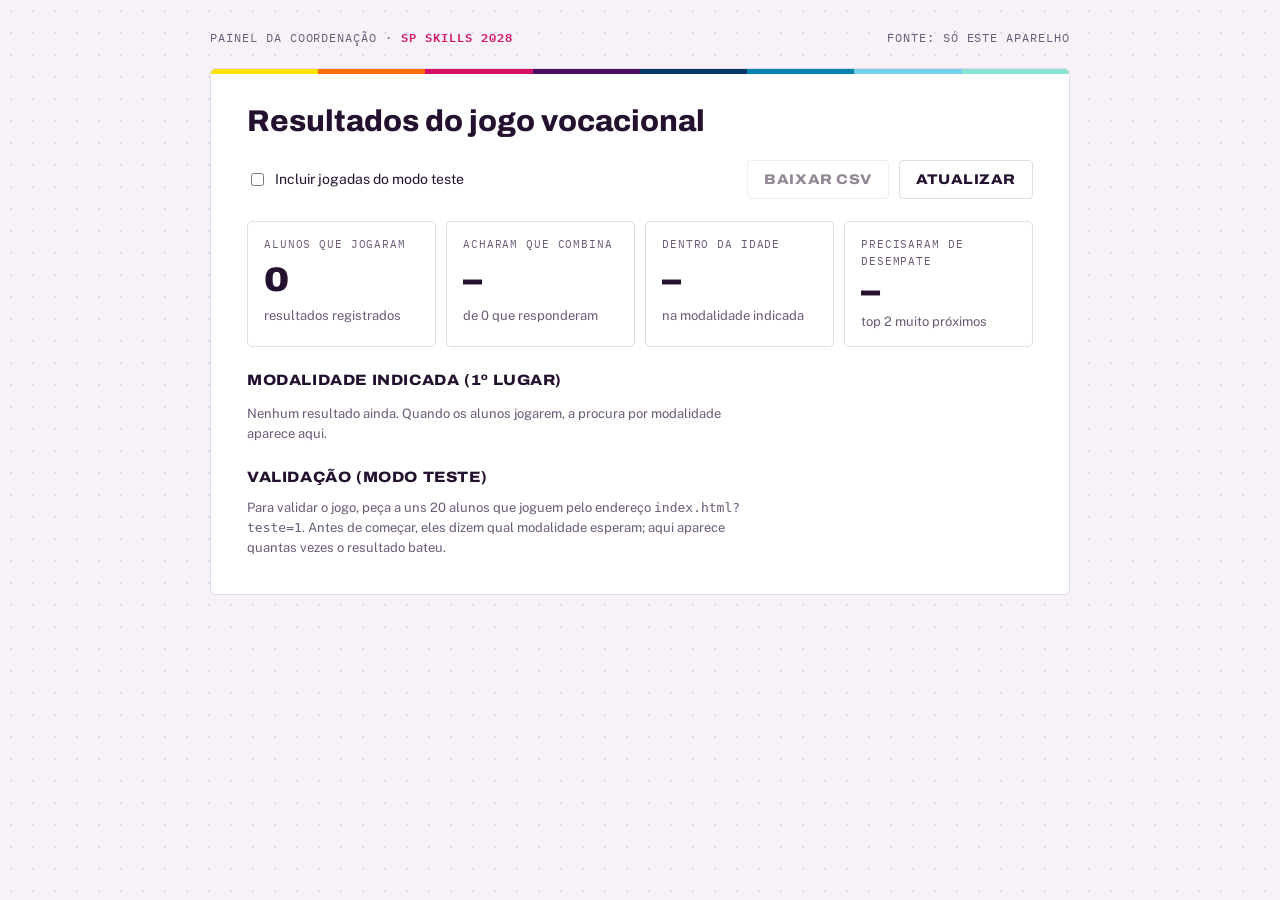
==== painel.html @ 4fb563de "Jogo vocacional SkillMatch para a seletiva SP Skills 2028 Card para story, duelos "isso ou aquilo", " ====
<!doctype html>
<html lang="pt-BR">
<head>
<meta charset="utf-8">
<meta name="viewport" content="width=device-width, initial-scale=1, viewport-fit=cover">
<title>Painel da Seletiva</title>
<link rel="preconnect" href="https://fonts.googleapis.com">
<link rel="preconnect" href="https://fonts.gstatic.com" crossorigin>
<link rel="stylesheet" href="https://fonts.googleapis.com/css2?family=Archivo:wdth,wght@62..125,400..900&family=Public+Sans:wght@400;500;600;700&family=IBM+Plex+Mono:wght@400;500;600&display=swap">
<link rel="stylesheet" href="style.css">
<style>
  .wrap { max-width: 860px; }
  .tiles { display: grid; grid-template-columns: repeat(auto-fit, minmax(150px, 1fr)); gap: 10px; }
  .tile { border: 1px solid var(--line); border-radius: 5px; padding: 14px 16px; display: grid; gap: 2px; }
  .tile small { font-family: var(--f-mono); font-size: 11px; letter-spacing: .08em; text-transform: uppercase; color: var(--muted); }
  .tile b { font-family: var(--f-display); font-weight: 900; font-stretch: 112%; font-size: 34px; line-height: 1.1; font-variant-numeric: tabular-nums; }
  .tile span { font-size: 13px; color: var(--muted); }
  .chart { display: grid; gap: 4px; }
  .crow { display: grid; grid-template-columns: minmax(0, 220px) 1fr 74px; gap: 12px; align-items: center; padding: 6px 4px; border-radius: 4px; position: relative; }
  .crow:hover, .crow:focus-visible { background: var(--accent-soft); outline: none; }
  .crow .lab { font-size: 14px; white-space: nowrap; overflow: hidden; text-overflow: ellipsis; }
  .crow .lab .code { margin-right: 6px; font-size: 12px; }
  .crow .trk { height: 14px; display: flex; align-items: center; }
  .crow .bx { height: 14px; background: var(--accent); border-radius: 0 4px 4px 0; min-width: 2px; }
  .crow .num { font-family: var(--f-mono); font-size: 13px; text-align: right; font-variant-numeric: tabular-nums; }
  .crow .num small { color: var(--muted); }
  .tip { position: fixed; z-index: 20; pointer-events: none; background: var(--ink); color: var(--paper); font-size: 13px; padding: 8px 10px; border-radius: 4px; max-width: 260px; line-height: 1.4; }
  .tip[hidden] { display: none; }
  table { width: 100%; border-collapse: collapse; font-size: 13px; }
  th, td { text-align: left; padding: 7px 8px; border-bottom: 1px solid var(--line); }
  th { font-family: var(--f-mono); font-size: 11px; letter-spacing: .06em; text-transform: uppercase; color: var(--muted); font-weight: 600; }
  td.n { text-align: right; font-family: var(--f-mono); font-variant-numeric: tabular-nums; }
  .tabwrap { overflow-x: auto; }
  .fonte { font-family: var(--f-mono); font-size: 12px; color: var(--muted); }
  label.chk { display: flex; gap: 8px; align-items: center; font-size: 14px; }
  @media (max-width: 520px) { .crow { grid-template-columns: minmax(0, 1fr) 64px; } .crow .trk { grid-column: 1 / -1; grid-row: 2; } }
</style>
</head>
<body>
<div class="wrap">
  <div class="badge"><span>Painel da coordenação · <b id="evento"></b></span><span class="fonte" id="fonte"></span></div>
  <main class="panel" id="painel"><p class="note">Carregando…</p></main>
</div>
<div class="tip" id="tip" hidden></div>
<script src="dados.js"></script>
<script>
const KEYS = Object.keys(MODALIDADES);
const chave = new URLSearchParams(location.search).get("chave") || "";
const el = document.getElementById("painel");
document.getElementById("evento").textContent = CONFIG.evento;
const esc = s => String(s ?? "").replace(/[&<>"]/g, c => ({ "&": "&amp;", "<": "&lt;", ">": "&gt;", '"': "&quot;" }[c]));
const pct = (a, b) => b ? Math.round(100 * a / b) + "%" : "–";
let todos = [], incluirTeste = false;

async function carregar() {
  if (CONFIG.registroUrl) {
    if (!chave) { el.innerHTML = `<p>Abra este painel com a chave no endereço: <code>painel.html?chave=SUA_CHAVE</code> (a mesma definida no apps-script.gs).</p>`; return; }
    try {
      const resp = await fetch(CONFIG.registroUrl + "?chave=" + encodeURIComponent(chave));
      const d = await resp.json();
      if (d.erro) { el.innerHTML = `<p>Não foi possível ler os dados: ${esc(d.erro)}.</p>`; return; }
      todos = d.registros || [];
      document.getElementById("fonte").textContent = "Fonte: planilha online";
    } catch (e) { el.innerHTML = `<p>Não foi possível conectar à planilha. Verifique o registroUrl em dados.js.</p>`; return; }
  } else {
    try { todos = JSON.parse(localStorage.getItem("skillmatch:registros") || "[]"); } catch (e) { todos = []; }
    document.getElementById("fonte").textContent = "Fonte: só este aparelho";
  }
  desenhar();
}

function desenhar() {
  const regs = todos.filter(r => r.modalidade && (incluirTeste || r.teste !== "sim"));
  const testes = todos.filter(r => r.modalidade && r.teste === "sim");
  const n = regs.length;
  const comFb = regs.filter(r => r.feedback), sim = comFb.filter(r => r.feedback === "sim");
  const comIdade = regs.filter(r => r.elegivel), dentro = comIdade.filter(r => r.elegivel === "sim");
  const desemp = regs.filter(r => r.desempate);

  const cont = Object.fromEntries(KEYS.map(k => [k, { n: 0, seg: 0, fb: 0, fbSim: 0, fora: 0 }]));
  regs.forEach(r => {
    const c = cont[r.modalidade]; if (!c) return;
    c.n++; if (r.feedback) { c.fb++; if (r.feedback === "sim") c.fbSim++; } if (r.elegivel === "nao") c.fora++;
    if (cont[r.segunda]) cont[r.segunda].seg++;
  });
  const ord = KEYS.slice().sort((a, b) => cont[b].n - cont[a].n);
  const max = Math.max(1, ...ord.map(k => cont[k].n));

  const acerto1 = testes.filter(r => r.expectativa && r.expectativa === r.modalidade).length;
  const acerto2 = testes.filter(r => r.expectativa && (r.expectativa === r.modalidade || r.expectativa === r.segunda)).length;
  const comExp = testes.filter(r => r.expectativa).length;

  el.innerHTML = `
    <div style="display:grid;gap:22px">
      <h2>Resultados do jogo vocacional</h2>
      <div class="row" style="justify-content:space-between">
        <label class="chk"><input type="checkbox" id="chkTeste" ${incluirTeste ? "checked" : ""}> Incluir jogadas do modo teste</label>
        <div class="row"><button class="btn ghost small" id="csv" ${todos.length ? "" : "disabled"}>Baixar CSV</button><button class="btn ghost small" id="recarregar">Atualizar</button></div>
      </div>
      <div class="tiles">
        <div class="tile"><small>Alunos que jogaram</small><b>${n}</b><span>resultados registrados</span></div>
        <div class="tile"><small>Acharam que combina</small><b>${pct(sim.length, comFb.length)}</b><span>de ${comFb.length} que responderam</span></div>
        <div class="tile"><small>Dentro da idade</small><b>${pct(dentro.length, comIdade.length)}</b><span>na modalidade indicada</span></div>
        <div class="tile"><small>Precisaram de desempate</small><b>${pct(desemp.length, n)}</b><span>top 2 muito próximos</span></div>
      </div>
      <section style="display:grid;gap:12px">
        <h3>Modalidade indicada (1º lugar)</h3>
        ${n ? `<div class="chart" id="chart">${ord.map(k => { const m = MODALIDADES[k], c = cont[k]; return `
          <div class="crow" tabindex="0" data-k="${k}">
            <span class="lab"><span class="code">${m.codigo}</span>${esc(m.nome)}</span>
            <span class="trk"><span class="bx" style="width:${100 * c.n / max}%"></span></span>
            <span class="num">${c.n} <small>${pct(c.n, n)}</small></span>
          </div>`; }).join("")}</div>` : `<p class="note">Nenhum resultado ainda. Quando os alunos jogarem, a procura por modalidade aparece aqui.</p>`}
      </section>
      ${n ? `<section style="display:grid;gap:12px">
        <h3>Detalhe por modalidade</h3>
        <div class="tabwrap"><table>
          <thead><tr><th>Modalidade</th><th class="n">1º lugar</th><th class="n">2º lugar</th><th class="n">Combina</th><th class="n">Fora da idade</th></tr></thead>
          <tbody>${ord.map(k => { const c = cont[k]; return `<tr><td>${esc(MODALIDADES[k].nome)}</td><td class="n">${c.n}</td><td class="n">${c.seg}</td><td class="n">${pct(c.fbSim, c.fb)}</td><td class="n">${c.fora}</td></tr>`; }).join("")}</tbody>
        </table></div>
      </section>` : ""}
      <section style="display:grid;gap:8px">
        <h3>Validação (modo teste)</h3>
        ${testes.length ? `<p>Jogadas no modo teste: <b>${testes.length}</b>. Informaram antes qual modalidade esperavam: <b>${comExp}</b>.
          O resultado bateu com a expectativa em <b>${pct(acerto1, comExp)}</b> dos casos (1º lugar) e em <b>${pct(acerto2, comExp)}</b> considerando o 2º lugar.</p>`
        : `<p class="note">Para validar o jogo, peça a uns 20 alunos que joguem pelo endereço <code>index.html?teste=1</code>. Antes de começar, eles dizem qual modalidade esperam; aqui aparece quantas vezes o resultado bateu.</p>`}
      </section>
    </div>`;

  document.getElementById("chkTeste").onchange = e => { incluirTeste = e.target.checked; desenhar(); };
  document.getElementById("recarregar").onclick = carregar;
  document.getElementById("csv").onclick = baixarCsv;
  ligarDica(cont, n);
}

function ligarDica(cont, n) {
  const tip = document.getElementById("tip");
  document.querySelectorAll(".crow").forEach(row => {
    const k = row.dataset.k, c = cont[k], m = MODALIDADES[k];
    const html = `<b>${esc(m.nome)}</b><br>${c.n} alunos em 1º lugar (${pct(c.n, n)})<br>${c.seg} em 2º lugar<br>Combina: ${pct(c.fbSim, c.fb)} de ${c.fb} respostas`;
    const mostrar = (X, Y) => { tip.innerHTML = html; tip.hidden = false; const w = tip.offsetWidth; tip.style.left = Math.min(X + 14, innerWidth - w - 8) + "px"; tip.style.top = (Y + 14) + "px"; };
    row.onmousemove = e => mostrar(e.clientX, e.clientY);
    row.onfocus = () => { const b = row.getBoundingClientRect(); mostrar(b.left + 20, b.bottom - 10); };
    row.onmouseleave = row.onblur = () => tip.hidden = true;
  });
}

function baixarCsv() {
  const cols = ["id", "data", "modalidade", "segunda", "afinidade", "idade", "elegivel", "desempate", "expectativa", "teste", "feedback", "respostas"];
  const cel = v => { const s = String(v ?? ""); return /[";\n]/.test(s) ? `"${s.replace(/"/g, '""')}"` : s; };
  const linhas = [cols.join(";"), ...todos.map(r => cols.map(c => cel(c === "modalidade" || c === "segunda" || c === "expectativa" ? (MODALIDADES[r[c]]?.nome || r[c]) : r[c])).join(";"))];
  const blob = new Blob(["﻿" + linhas.join("\n")], { type: "text/csv;charset=utf-8" });
  const a = document.createElement("a"); a.href = URL.createObjectURL(blob); a.download = "resultados-jogo-vocacional.csv";
  document.body.appendChild(a); a.click(); a.remove();
}

carregar();
</script>
</body>
</html>
---- style.css ----
body { margin: 0; }
[hidden] { display: none !important; }
/* Layout: ficha de competição — coluna única estreita, cabeçalho tipo crachá, módulos A–L como etapas de prova */
:root {
  --paper: #f6f2f8;
  --card: #ffffff;
  --ink: #24102f;
  --muted: #6b5a78;
  --line: #e2d9e9;
  --accent: #4a0d66;
  --accent-ink: #ffffff;
  --accent-soft: #efe5f4;
  --signal: #d51067;
  --ws-blue: #0084ad;
  --f-display: "Archivo", "Arial Narrow", system-ui, sans-serif;
  --f-body: "Public Sans", system-ui, -apple-system, "Segoe UI", sans-serif;
  --f-mono: "IBM Plex Mono", ui-monospace, "SFMono-Regular", Menlo, monospace;
}
@media (prefers-color-scheme: dark) {
  :root:not([data-theme="light"]) {
    --paper: #1a0826; --card: #261134; --ink: #f4eef8; --muted: #b9a6c8; --line: #3d2251;
    --accent: #72d0eb; --accent-ink: #1a0826; --accent-soft: #2f1846; --signal: #ff6c0c; --ws-blue: #8ae2d1;
    color-scheme: dark;
  }
}
:root[data-theme="dark"] {
  --paper: #1a0826; --card: #261134; --ink: #f4eef8; --muted: #b9a6c8; --line: #3d2251;
    --accent: #72d0eb; --accent-ink: #1a0826; --accent-soft: #2f1846; --signal: #ff6c0c; --ws-blue: #8ae2d1;
  color-scheme: dark;
}
* { box-sizing: border-box; }
body {
  background: var(--paper);
  color: var(--ink);
  font-family: var(--f-body);
  font-size: 16px;
  line-height: 1.55;
  padding-left: max(16px, env(safe-area-inset-left, 0px));
  padding-right: max(16px, env(safe-area-inset-right, 0px));
  padding-block: 28px 48px;
  background-image: radial-gradient(var(--line) 1px, transparent 1px);
  background-size: 22px 22px;
}
.wrap { max-width: 680px; margin: 0 auto; display: grid; gap: 20px; }

.badge {
  display: flex; justify-content: space-between; align-items: center; gap: 12px; flex-wrap: wrap;
  font-family: var(--f-mono); font-size: 12px; letter-spacing: .08em; text-transform: uppercase; color: var(--muted);
}
.badge b { color: var(--signal); font-weight: 600; }

.panel {
  background-color: var(--card);
  background-image: linear-gradient(90deg, #fee300 0 12.5%, #ff6c0c 12.5% 25%, #d51067 25% 37.5%, #4a0d66 37.5% 50%, #003764 50% 62.5%, #0084ad 62.5% 75%, #72d0eb 75% 87.5%, #8ae2d1 87.5%);
  background-size: 100% 5px; background-repeat: no-repeat;
  border: 1px solid var(--line);
  border-radius: 6px;
  padding: clamp(20px, 5vw, 36px);
  display: grid; gap: 22px;
  min-width: 0;
}

h1, h2, h3 { font-family: var(--f-display); margin: 0; text-wrap: balance; }
h1 {
  font-size: clamp(34px, 8vw, 58px); line-height: .95; font-weight: 900;
  font-stretch: 112%; text-transform: uppercase; letter-spacing: -.01em;
}
h1 em { font-style: normal; color: var(--accent); }
h2 { font-size: clamp(22px, 5vw, 30px); line-height: 1.12; font-weight: 800; font-stretch: 100%; }
h3 { font-size: 15px; font-weight: 800; font-stretch: 110%; text-transform: uppercase; letter-spacing: .04em; }
p { margin: 0; max-width: 62ch; }
.lead { font-size: 17px; color: var(--muted); }

.skills { list-style: none; margin: 0; padding: 0; display: grid; gap: 0; border-top: 1px solid var(--line); }
.skills li {
  display: grid; grid-template-columns: 52px 1fr auto; gap: 12px; align-items: baseline;
  padding: 10px 0; border-bottom: 1px solid var(--line); font-size: 15px;
}
.code { font-family: var(--f-mono); font-size: 13px; color: var(--accent); font-weight: 600; font-variant-numeric: tabular-nums; }
.age { font-family: var(--f-mono); font-size: 12px; color: var(--muted); white-space: nowrap; }

.btn {
  appearance: none; border: 0; cursor: pointer;
  font-family: var(--f-display); font-weight: 800; font-stretch: 112%; text-transform: uppercase; letter-spacing: .04em;
  font-size: 16px; padding: 15px 22px; border-radius: 4px;
  background: var(--accent); color: var(--accent-ink);
  transition: transform .12s ease, filter .12s ease;
}
.btn:hover { filter: brightness(1.08); }
.btn:active { transform: translateY(1px); }
.btn.ghost { background: transparent; color: var(--ink); border: 1px solid var(--line); }
.btn:focus-visible, .opt:focus-visible, .linkbtn:focus-visible { outline: 3px solid var(--signal); outline-offset: 2px; }
.row { display: flex; gap: 10px; flex-wrap: wrap; align-items: center; }
.note { font-size: 13px; color: var(--muted); }

/* Progresso por módulos */
.modules { display: grid; grid-template-columns: repeat(var(--n), 1fr); gap: 4px; }
.modules span {
  height: 26px; border-radius: 3px; background: var(--paper); border: 1px solid var(--line);
  font-family: var(--f-mono); font-size: 11px; display: grid; place-items: center; color: var(--muted);
}
.modules span.done { background: var(--accent-soft); color: var(--accent); border-color: transparent; }
.modules span.now { background: var(--accent); color: var(--accent-ink); border-color: transparent; font-weight: 600; }
.qmeta { display: flex; justify-content: space-between; gap: 12px; font-family: var(--f-mono); font-size: 12px; letter-spacing: .06em; text-transform: uppercase; color: var(--muted); }
.qmeta b { color: var(--signal); }
.qmeta > span:last-child { white-space: nowrap; }

.opts { display: grid; gap: 10px; }
@media (min-width: 600px) { .opts { grid-template-columns: 1fr 1fr; } }
.opt {
  display: grid; grid-template-columns: 30px 1fr; gap: 12px; align-items: start; text-align: left;
  font: inherit; font-size: 16px; color: var(--ink); cursor: pointer;
  background: var(--card); border: 1.5px solid var(--line); border-radius: 5px; padding: 14px 16px;
  transition: border-color .12s ease, background .12s ease, transform .12s ease;
}
.opt:hover { border-color: var(--accent); }
.opt.picked { border-color: var(--accent); background: var(--accent-soft); }
.opt .k {
  font-family: var(--f-mono); font-size: 13px; font-weight: 600; color: var(--accent);
  border: 1px solid var(--line); border-radius: 3px; height: 26px; display: grid; place-items: center;
}
.opt.picked .k { background: var(--accent); color: var(--accent-ink); border-color: transparent; }
.linkbtn { background: none; border: 0; padding: 4px 0; font: inherit; font-size: 14px; color: var(--muted); cursor: pointer; text-decoration: underline; text-underline-offset: 3px; }
.linkbtn[disabled] { visibility: hidden; }

/* Resultado */
.winner { display: grid; gap: 10px; padding: 20px; border-radius: 5px; background: var(--accent-soft); }
.winner .code { font-size: 14px; }
.winner h2 { font-size: clamp(28px, 7vw, 42px); font-stretch: 112%; text-transform: uppercase; font-weight: 900; line-height: 1; }
.pct { font-family: var(--f-display); font-weight: 900; font-stretch: 112%; font-size: 15px; color: var(--signal); letter-spacing: .04em; text-transform: uppercase; }
.traits { display: flex; flex-wrap: wrap; gap: 6px; }
.traits span { font-size: 13px; padding: 3px 10px; border-radius: 999px; border: 1px solid var(--accent); color: var(--accent); }
.bars { display: grid; gap: 10px; }
.bar { display: grid; grid-template-columns: minmax(0, 1fr) 46px; gap: 4px 10px; align-items: center; font-size: 14px; }
.bar .name { display: flex; gap: 8px; align-items: baseline; min-width: 0; }
.bar .name .code { font-size: 12px; }
.bar .val { font-family: var(--f-mono); font-size: 13px; text-align: right; font-variant-numeric: tabular-nums; }
.bar .track { grid-column: 1 / -1; height: 8px; border-radius: 4px; background: var(--paper); overflow: hidden; }
.bar .fill { height: 100%; background: var(--muted); opacity: .45; border-radius: 4px; width: 0; transition: width .7s cubic-bezier(.2,.8,.2,1); }
.bar.top .fill { background: var(--accent); opacity: 1; }
.bar.second .fill { background: var(--signal); opacity: .8; }
.facts { display: grid; grid-template-columns: repeat(auto-fit, minmax(180px, 1fr)); gap: 10px; }
.fact { border: 1px solid var(--line); border-radius: 4px; padding: 12px 14px; display: grid; gap: 2px; }
.fact small { font-family: var(--f-mono); font-size: 11px; letter-spacing: .08em; text-transform: uppercase; color: var(--muted); }
a { color: var(--accent); text-underline-offset: 3px; }
.toast { font-size: 13px; color: var(--signal); min-height: 1em; }

a.btn { text-decoration: none; display: inline-block; }
.btn.small { font-size: 14px; padding: 11px 16px; }
.btn[disabled] { opacity: .5; cursor: default; }
.badge-dir { display: flex; gap: 14px; align-items: center; flex-wrap: wrap; }
.linkbtn.som { font-family: var(--f-mono); font-size: 12px; letter-spacing: .08em; text-transform: uppercase; }

/* Início: nome, nascimento e idade */
.campos { display: grid; gap: 12px; grid-template-columns: repeat(auto-fit, minmax(200px, 1fr)); }
.campo { display: grid; gap: 6px; }
.campo.largo { grid-column: 1 / -1; }
.campo > span { font-family: var(--f-mono); font-size: 12px; letter-spacing: .06em; text-transform: uppercase; color: var(--muted); }
.campo input, .campo select {
  font: inherit; font-size: 16px; color: var(--ink); background: var(--card);
  border: 1.5px solid var(--line); border-radius: 5px; padding: 12px 14px; min-width: 0; width: 100%;
}
.campo input:focus, .campo select:focus { outline: 3px solid var(--signal); outline-offset: 1px; border-color: var(--accent); }
.aviso-idade { font-size: 15px; padding: 12px 14px; border-left: 4px solid var(--signal); background: var(--accent-soft); border-radius: 0 4px 4px 0; max-width: none; }
.skills li.fora > span:nth-child(2) { color: var(--muted); text-decoration: line-through; text-decoration-color: var(--signal); }
.st { font-family: var(--f-mono); font-size: 11px; font-weight: 600; margin-left: 8px; letter-spacing: .04em; text-transform: uppercase; white-space: nowrap; }
.st.ok { color: var(--ws-blue); }
.st.fora { color: var(--signal); }
.bar .name .st { margin-left: 0; }

/* Progresso sem números (20 etapas) */
.modules span { height: 8px; font-size: 0; transition: background .2s ease; }

/* Perguntas "isso ou aquilo" */
.tag { color: var(--signal); }
.opts.duel { grid-template-columns: 1fr; align-items: stretch; }
.opts.duel .opt { padding: 20px; font-size: 17px; }
.opts.duel .ou { justify-self: center; font-family: var(--f-display); font-weight: 900; font-stretch: 112%; text-transform: uppercase; color: var(--signal); font-size: 14px; letter-spacing: .1em; }
@media (min-width: 600px) { .opts.duel { grid-template-columns: 1fr auto 1fr; } .opts.duel .ou { align-self: center; } }
.opt-titulo { display: block; font-family: var(--f-display); font-weight: 800; font-stretch: 105%; font-size: 18px; margin-bottom: 4px; }
.opts.has-pick .opt:not(.picked) { opacity: .45; }
.opt.picked { animation: pop .3s ease; }
@keyframes pop { 40% { transform: scale(1.03); } }
.slide { animation: slide .3s cubic-bezier(.2,.8,.2,1) both; }
@keyframes slide { from { opacity: 0; transform: translateX(18px); } to { opacity: 1; transform: none; } }

/* Revelação */
.revelando { display: grid; gap: 22px; justify-items: center; text-align: center; padding: 40px 0; }
.roleta { min-height: 2.4em; display: grid; place-items: center; }
.roleta span { font-family: var(--f-display); font-weight: 900; font-stretch: 112%; text-transform: uppercase; font-size: clamp(24px, 6vw, 38px); line-height: 1.05; color: var(--accent); }
.revelando .modules { width: 100%; max-width: 320px; }
.revelando .modules span { animation: piscar 1s ease-in-out infinite; }
.revelando .modules span:nth-child(2n) { animation-delay: .25s; }
.revelando .modules span:nth-child(3n) { animation-delay: .5s; }
@keyframes piscar { 50% { opacity: .25; } }

/* Resultado */
.saudacao { font-family: var(--f-display); font-weight: 800; font-stretch: 108%; font-size: clamp(20px, 5vw, 26px); }
.saudacao b { color: var(--signal); }
.winner.pop { animation: revela .6s cubic-bezier(.2,1.4,.4,1) both; }
@keyframes revela { from { opacity: 0; transform: scale(.9) translateY(10px); } to { opacity: 1; transform: none; } }
.alerta { font-size: 15px; padding: 14px 16px; border-radius: 5px; border: 1.5px solid; display: block; }
.alerta.ok { border-color: var(--ws-blue); }
.alerta.ok b { color: var(--ws-blue); }
.alerta.fora { border-color: var(--signal); background: var(--accent-soft); }
.alerta.fora > b:first-child { color: var(--signal); display: block; margin-bottom: 4px; }
.alerta.info { border-color: var(--line); background: var(--accent-soft); }
.fact.destaque { border-color: var(--signal); }
.fact.destaque span { font-weight: 700; }

.story { display: grid; grid-template-columns: 120px 1fr; gap: 18px; padding: 16px; border: 1px dashed var(--line); border-radius: 6px; }
.story-prev { aspect-ratio: 9 / 16; border-radius: 6px; overflow: hidden; background: #2a0c3d; box-shadow: 0 6px 18px rgba(36,16,47,.25); }
.story-prev img { width: 100%; height: 100%; object-fit: cover; display: block; }
.story-prev img:not([src]) { visibility: hidden; }
@media (max-width: 420px) { .story { grid-template-columns: 96px 1fr; gap: 14px; } }

.video { position: relative; aspect-ratio: 16 / 9; border-radius: 6px; overflow: hidden; background: #000; }
.video iframe { position: absolute; inset: 0; width: 100%; height: 100%; border: 0; }
.foto { width: 100%; border-radius: 6px; display: block; }
figure { margin: 0; display: grid; gap: 6px; }
.depo { margin: 0; display: flex; gap: 14px; align-items: flex-start; padding: 16px; border-left: 4px solid var(--accent); background: var(--accent-soft); border-radius: 0 5px 5px 0; }
.depo img { width: 56px; height: 56px; border-radius: 50%; object-fit: cover; flex: none; }
.depo p { font-size: 16px; font-style: italic; }
.depo footer { font-size: 13px; color: var(--muted); margin-top: 6px; }
.feedback { display: grid; gap: 10px; padding-top: 18px; border-top: 1px solid var(--line); }

.confete { position: fixed; inset: 0; pointer-events: none; overflow: hidden; z-index: 10; }
.confete i { position: absolute; top: -24px; width: 9px; height: 15px; border-radius: 2px; animation: cair linear forwards; }
@keyframes cair { to { transform: translate(var(--dx), 110vh) rotate(var(--r)); } }

.fade { animation: fade .28s ease both; }
@keyframes fade { from { opacity: .3; transform: translateY(6px); } to { opacity: 1; transform: none; } }
@media (prefers-reduced-motion: reduce) {
  .fade, .slide, .winner.pop, .opt.picked, .revelando .modules span { animation: none; }
  .bar .fill { transition: none; }
}
@media (max-width: 420px) { .skills li { grid-template-columns: 44px 1fr; } .skills li .age { grid-column: 2; } }
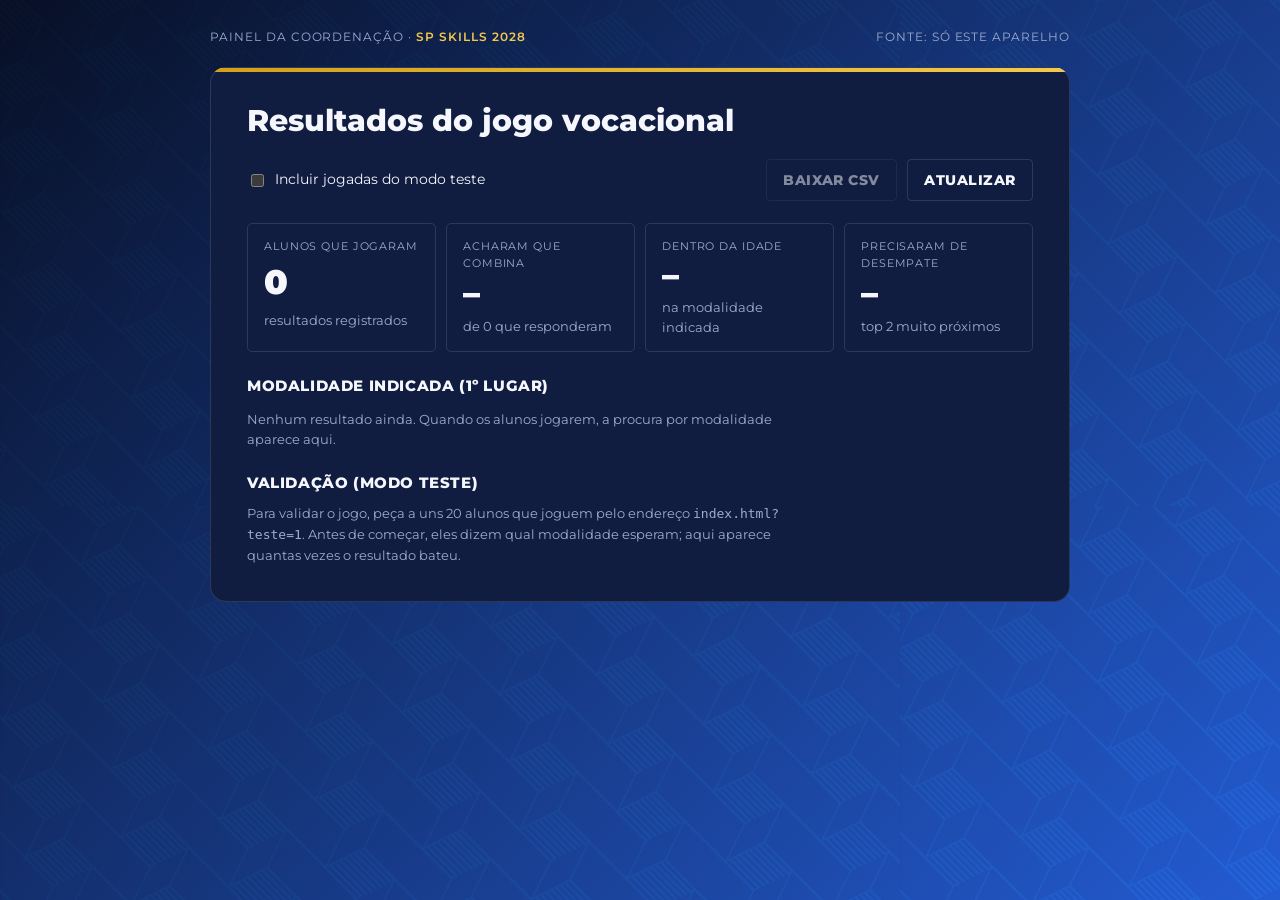
==== commit ed5d9813: "Formato de stories e identidade visual do Team 1.01 Jogo em telas cheias no estilo retrospectiva: pe" ====
--- a/painel.html
+++ b/painel.html
@@ -4,9 +4,10 @@
 <meta charset="utf-8">
 <meta name="viewport" content="width=device-width, initial-scale=1, viewport-fit=cover">
 <title>Painel da Seletiva</title>
+<link rel="icon" href="assets/favicon.png" type="image/png">
 <link rel="preconnect" href="https://fonts.googleapis.com">
 <link rel="preconnect" href="https://fonts.gstatic.com" crossorigin>
-<link rel="stylesheet" href="https://fonts.googleapis.com/css2?family=Archivo:wdth,wght@62..125,400..900&family=Public+Sans:wght@400;500;600;700&family=IBM+Plex+Mono:wght@400;500;600&display=swap">
+<link rel="stylesheet" href="https://fonts.googleapis.com/css2?family=Montserrat:wght@400;500;600;700;800&family=Inria+Serif:ital,wght@0,400;0,700;1,400&display=swap">
 <link rel="stylesheet" href="style.css">
 <style>
   .wrap { max-width: 860px; }
--- a/style.css
+++ b/style.css
@@ -1,31 +1,20 @@
 body { margin: 0; }
 [hidden] { display: none !important; }
-/* Layout: ficha de competição — coluna única estreita, cabeçalho tipo crachá, módulos A–L como etapas de prova */
+/* Painel da coordenação, na identidade do Team 1.01 (azul-marinho + dourado, Montserrat e Inria Serif) */
 :root {
-  --paper: #f6f2f8;
-  --card: #ffffff;
-  --ink: #24102f;
-  --muted: #6b5a78;
-  --line: #e2d9e9;
-  --accent: #4a0d66;
-  --accent-ink: #ffffff;
-  --accent-soft: #efe5f4;
-  --signal: #d51067;
-  --ws-blue: #0084ad;
-  --f-display: "Archivo", "Arial Narrow", system-ui, sans-serif;
-  --f-body: "Public Sans", system-ui, -apple-system, "Segoe UI", sans-serif;
-  --f-mono: "IBM Plex Mono", ui-monospace, "SFMono-Regular", Menlo, monospace;
-}
-@media (prefers-color-scheme: dark) {
-  :root:not([data-theme="light"]) {
-    --paper: #1a0826; --card: #261134; --ink: #f4eef8; --muted: #b9a6c8; --line: #3d2251;
-    --accent: #72d0eb; --accent-ink: #1a0826; --accent-soft: #2f1846; --signal: #ff6c0c; --ws-blue: #8ae2d1;
-    color-scheme: dark;
-  }
-}
-:root[data-theme="dark"] {
-  --paper: #1a0826; --card: #261134; --ink: #f4eef8; --muted: #b9a6c8; --line: #3d2251;
-    --accent: #72d0eb; --accent-ink: #1a0826; --accent-soft: #2f1846; --signal: #ff6c0c; --ws-blue: #8ae2d1;
+  --paper: #070e24;
+  --card: #101c40;
+  --ink: #f5f7fc;
+  --muted: #9fabce;
+  --line: rgba(255, 255, 255, 0.12);
+  --accent: #f3c94d;
+  --accent-ink: #070e24;
+  --accent-soft: #172851;
+  --signal: #f3c94d;
+  --ws-blue: #60a5fa;
+  --f-display: "Montserrat", "Segoe UI", system-ui, sans-serif;
+  --f-body: "Montserrat", "Segoe UI", system-ui, sans-serif;
+  --f-mono: "Montserrat", "Segoe UI", system-ui, sans-serif;
   color-scheme: dark;
 }
 * { box-sizing: border-box; }
@@ -38,8 +27,9 @@
   padding-left: max(16px, env(safe-area-inset-left, 0px));
   padding-right: max(16px, env(safe-area-inset-right, 0px));
   padding-block: 28px 48px;
-  background-image: radial-gradient(var(--line) 1px, transparent 1px);
-  background-size: 22px 22px;
+  background-image: linear-gradient(135deg, rgba(7, 14, 36, 0.96), rgba(37, 99, 235, 0.85)), url("assets/bg-padronagem.webp");
+  background-size: cover, 900px auto;
+  background-attachment: fixed;
 }
 .wrap { max-width: 680px; margin: 0 auto; display: grid; gap: 20px; }
 
@@ -51,10 +41,10 @@
 
 .panel {
   background-color: var(--card);
-  background-image: linear-gradient(90deg, #fee300 0 12.5%, #ff6c0c 12.5% 25%, #d51067 25% 37.5%, #4a0d66 37.5% 50%, #003764 50% 62.5%, #0084ad 62.5% 75%, #72d0eb 75% 87.5%, #8ae2d1 87.5%);
-  background-size: 100% 5px; background-repeat: no-repeat;
+  background-image: linear-gradient(135deg, #d4a017, #f3c94d);
+  background-size: 100% 4px; background-repeat: no-repeat;
   border: 1px solid var(--line);
-  border-radius: 6px;
+  border-radius: 16px;
   padding: clamp(20px, 5vw, 36px);
   display: grid; gap: 22px;
   min-width: 0;
